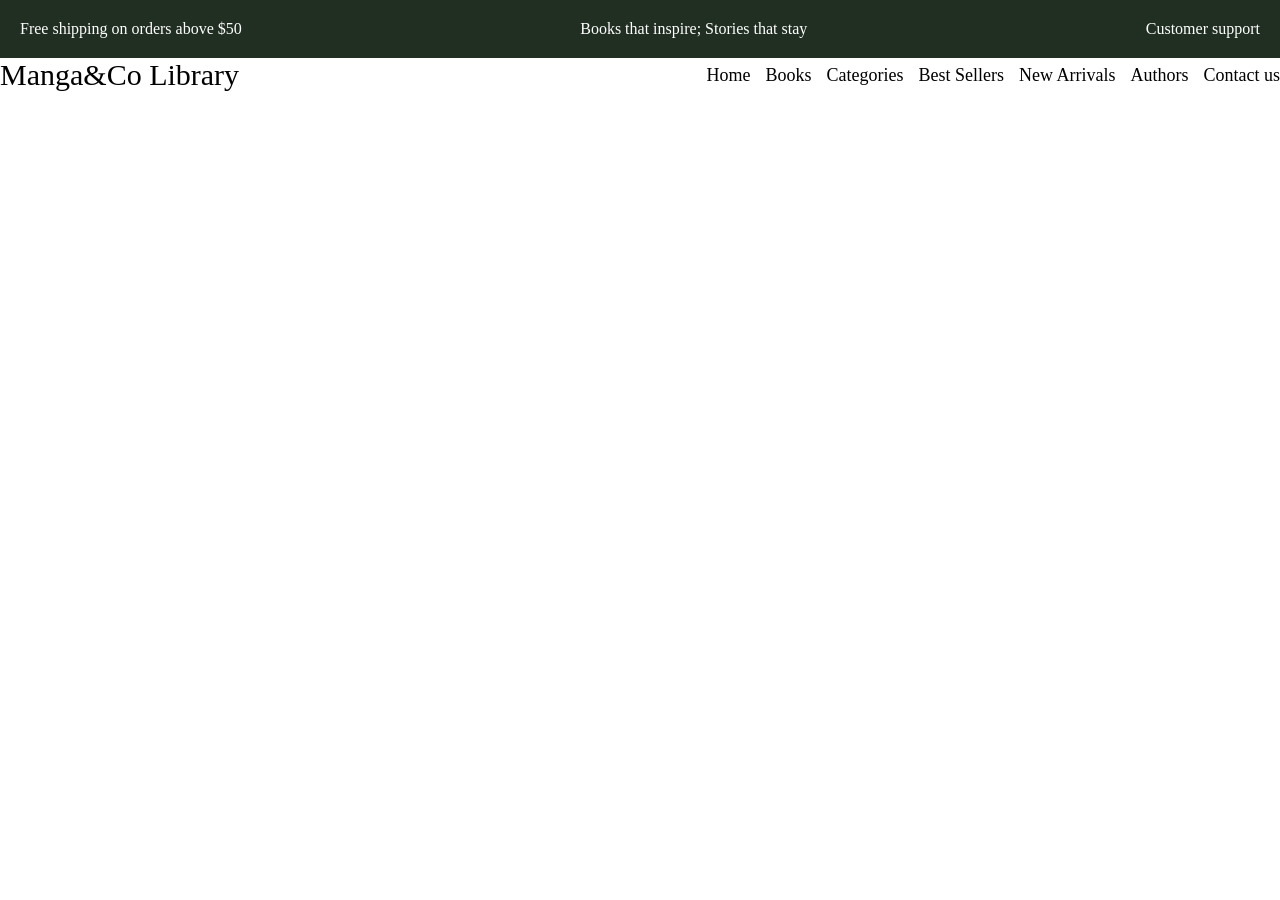
==== index.html @ c9285670 "first commit" ====
<!DOCTYPE html>
<html lang="en">
<head>
    <meta charset="UTF-8">
    <meta name="viewport" content="width=device-width, initial-scale=1.0">
    <title>Manga&Co Library</title>
    <link rel="stylesheet" href="style.css">
</head>
<body>
    <header class="head">
        <p>Free shipping on orders above $50</p>
        <p>Books that inspire; Stories that stay</p>
        <p><a href="#">Customer support</a></p>
    </header>

    <nav class="navbar">
        <div class="logo">
            <a href="#">Manga&Co Library</a>
        </div>
        <ul class="nav-links">
            <li><a href="#">Home</a></li>
            <li><a href="#">Books</a></li>
            <li><a href="#">Categories</a></li>
            <li><a href="#">Best Sellers</a></li>
            <li><a href="#">New Arrivals</a></li>
            <li><a href="#">Authors</a></li>
            <li><a href="#">Contact us</a></li>
        </ul>
    </nav>
</body>
</html>
---- style.css ----
*{
    margin: 0;
    padding: 0;
    box-sizing: border-box;
}

.head{
    display: flex;
    justify-content: space-between;
    align-items: center;
    padding: 20px;
    background-color: #212f22;
    color: white;
}

.head a{
    text-decoration: none;
    color: white;
}

.head a:hover{
    color: red;
}

.navbar{
    display: flex;
    justify-content: space-between;
    align-items: center;
    padding: 20px, 40px;
    background-color: transparent;
}

.logo a{
    color: black;
    text-decoration: none;
    font-size: 30px;
    font-weight: solid;
}

.nav-links{
    display: flex;
    justify-content: space-around;
    align-items: center;
    list-style: none;
    gap: 15px;
}

.nav-links a{
    text-decoration: none;
    color: black;
    font-size: 18px;
}

.navbar a:hover{
    color: red;
}
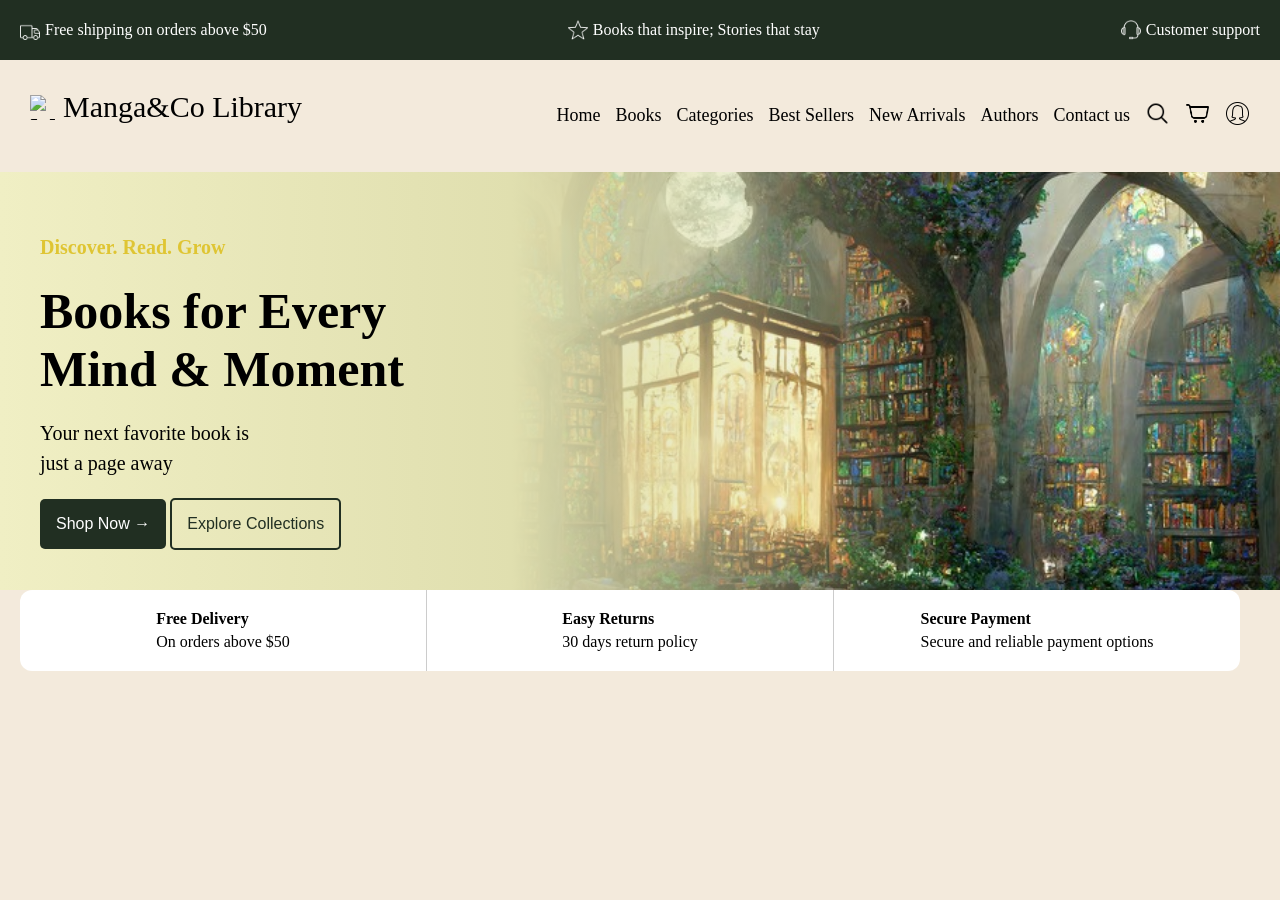
==== commit 11ce8f98: "first commit" ====
--- a/index.html
+++ b/index.html
@@ -8,14 +8,14 @@
 </head>
 <body>
     <header class="head">
-        <p>Free shipping on orders above $50</p>
-        <p>Books that inspire; Stories that stay</p>
-        <p><a href="#">Customer support</a></p>
+        <p><img src="images/delivery-truck.png" alt=""> Free shipping on orders above $50</p>
+        <p><img src="images/star.png" alt=""> Books that inspire; Stories that stay</p>
+        <p><a href="#"><img src="images/customer-service.png" alt=""> Customer support</a></p>
     </header>
 
     <nav class="navbar">
         <div class="logo">
-            <a href="#">Manga&Co Library</a>
+            <a href="#"><img src="images/logo.png" alt="Manga&Co Library Logo">Manga&Co Library</a>
         </div>
         <ul class="nav-links">
             <li><a href="#">Home</a></li>
@@ -25,7 +25,54 @@
             <li><a href="#">New Arrivals</a></li>
             <li><a href="#">Authors</a></li>
             <li><a href="#">Contact us</a></li>
+            <li><a href="#"><img src="images/search.png" alt="Search"></a></li>
+            <li><a href="#"><img src="images/cart.png" alt="Cart"></a></li>
+            <li><a href="#"><img src="images/account.png" alt="User"></a></li>
+
+
         </ul>
     </nav>
+
+    <section class="read">
+        <div>
+            <p class="luffy">Discover. Read. Grow</p>
+            <h1>Books for Every <br> Mind & Moment</h1>
+            <p>Your next favorite book is <br> just a page away</p>
+
+            <button class="flash">Shop Now →</button>
+            <button class="batsy">Explore Collections</button>
+        </div>
+    </section>
+
+    <section class="books">
+        <div class="container">
+            <div class="features">
+                <div class="items">
+                    <div class="icons">
+                        <div class="text">
+                            <h4>Free Delivery</h4>
+                            <p>On orders above $50</p>
+                        </div>
+                    </div>
+                </div>
+                <div class="items">
+                    <div class="icons">
+                        <div class="text">
+                            <h4>Easy Returns</h4>
+                            <p>30 days return policy</p>
+                        </div>
+                    </div>
+                </div>
+                <div class="items">
+                    <div class="icons">
+                        <div class="text">
+                            <h4>Secure Payment</h4>
+                            <p>Secure and reliable payment options</p>
+                        </div>
+                    </div>
+                </div> 
+            </div>     
+        </div>
+    </section>
 </body>
 </html>
--- a/style.css
+++ b/style.css
@@ -1,7 +1,9 @@
+
 *{
     margin: 0;
     padding: 0;
     box-sizing: border-box;
+    overscroll-behavior: none;
 }
 
 .head{
@@ -13,6 +15,18 @@
     color: white;
 }
 
+.head img{
+    filter: invert(1);
+    width: 20px;
+    height: 20px;
+}
+
+.head p, .head a{
+    display: inline-flex;
+    align-items: center;
+    gap: 5px;
+}
+
 .head a{
     text-decoration: none;
     color: white;
@@ -22,12 +36,34 @@
     color: red;
 }
 
+body{
+    font-family: playfair display, serif;
+    background-color: #f3eadc;
+}
+
 .navbar{
     display: flex;
     justify-content: space-between;
     align-items: center;
-    padding: 20px, 40px;
+    padding: 30px;
     background-color: transparent;
+}
+
+.navbar img{
+    width: 30px;
+    height: 30px;
+    background-color: transparent;
+}
+
+.navbar a{
+    display: inline-flex;
+    align-items: center;
+    gap: 8px;
+}
+
+.navbar a img{
+    width: 25px;
+    height: 25px;
 }
 
 .logo a{
@@ -53,4 +89,115 @@
 
 .navbar a:hover{
     color: red;
+}
+
+.luffy{
+    color: rgb(223, 197, 51);
+    font-weight: bold;
+    font-size: 15px;
+}
+
+.flash{
+    padding: 16px;
+    border: none;
+    background-color: #212f22;
+    color: white;
+    cursor: pointer;
+    font-size: 16px;
+    border-radius: 5px;
+}
+
+.flash:hover{
+    background-color: #41804d;
+}
+
+.batsy{
+    padding: 15px;
+    border: 2px solid #212f22;
+    background-color: transparent;
+    color: #212f22;
+    cursor: pointer;
+    font-size: 16px;
+    border-radius: 5px;
+}
+
+.batsy:hover{
+    background-color: #212f22;
+    color: white;
+}
+
+.read{
+    display: flex;
+    justify-content: space-between;
+    align-items: center;
+    padding: 40px;
+
+    background: linear-gradient(to right, #f0efc4 0%, #e0dfaf 40%, rgb(251, 248, 243, 0) 75%),
+    url("images/Fairy\ lib.jpg") no-repeat center right/cover;
+}
+
+.read h1{
+    font-size: 50px;
+    color: black;
+    font-weight: bold;
+}
+
+.read p{
+    font-size: 20px;
+    margin-top: 20px;
+    margin-bottom: 20px;
+    line-height: 1.5;
+}
+
+.features{
+    display: flex;
+    flex-direction: row;
+    width: calc(100% - 40px);
+    max-width: 100%;
+    background-color: white;
+    border-radius: 12px;
+    padding: 8px, 12px;
+    margin: 8px, 0, 0;
+}
+
+.items{
+    display: flex;
+    justify-content: center;
+    align-items: center;
+    gap: 15px;
+    padding: 20px;
+}
+
+.items:not(:last-child){
+    border-right: 1px solid #ccc;
+}
+
+.text h4, .text p{
+    margin: 0;
+}
+
+.container{
+    display: flex;
+    justify-content: space-between;
+    align-items: center;
+    padding-left: 20px;
+    margin: 0px, auto;
+    border-radius: 12px;
+    max-width: none;
+    gap: 0;
+    flex-wrap: wrap;
+}
+
+.items{
+    display: flex;
+    gap: 15px;
+    align-items: center;
+    flex: 1;
+    min-width: 200px;
+}
+
+.text{
+    display: flex;
+    flex-direction: column;
+    gap: 5px;
 }
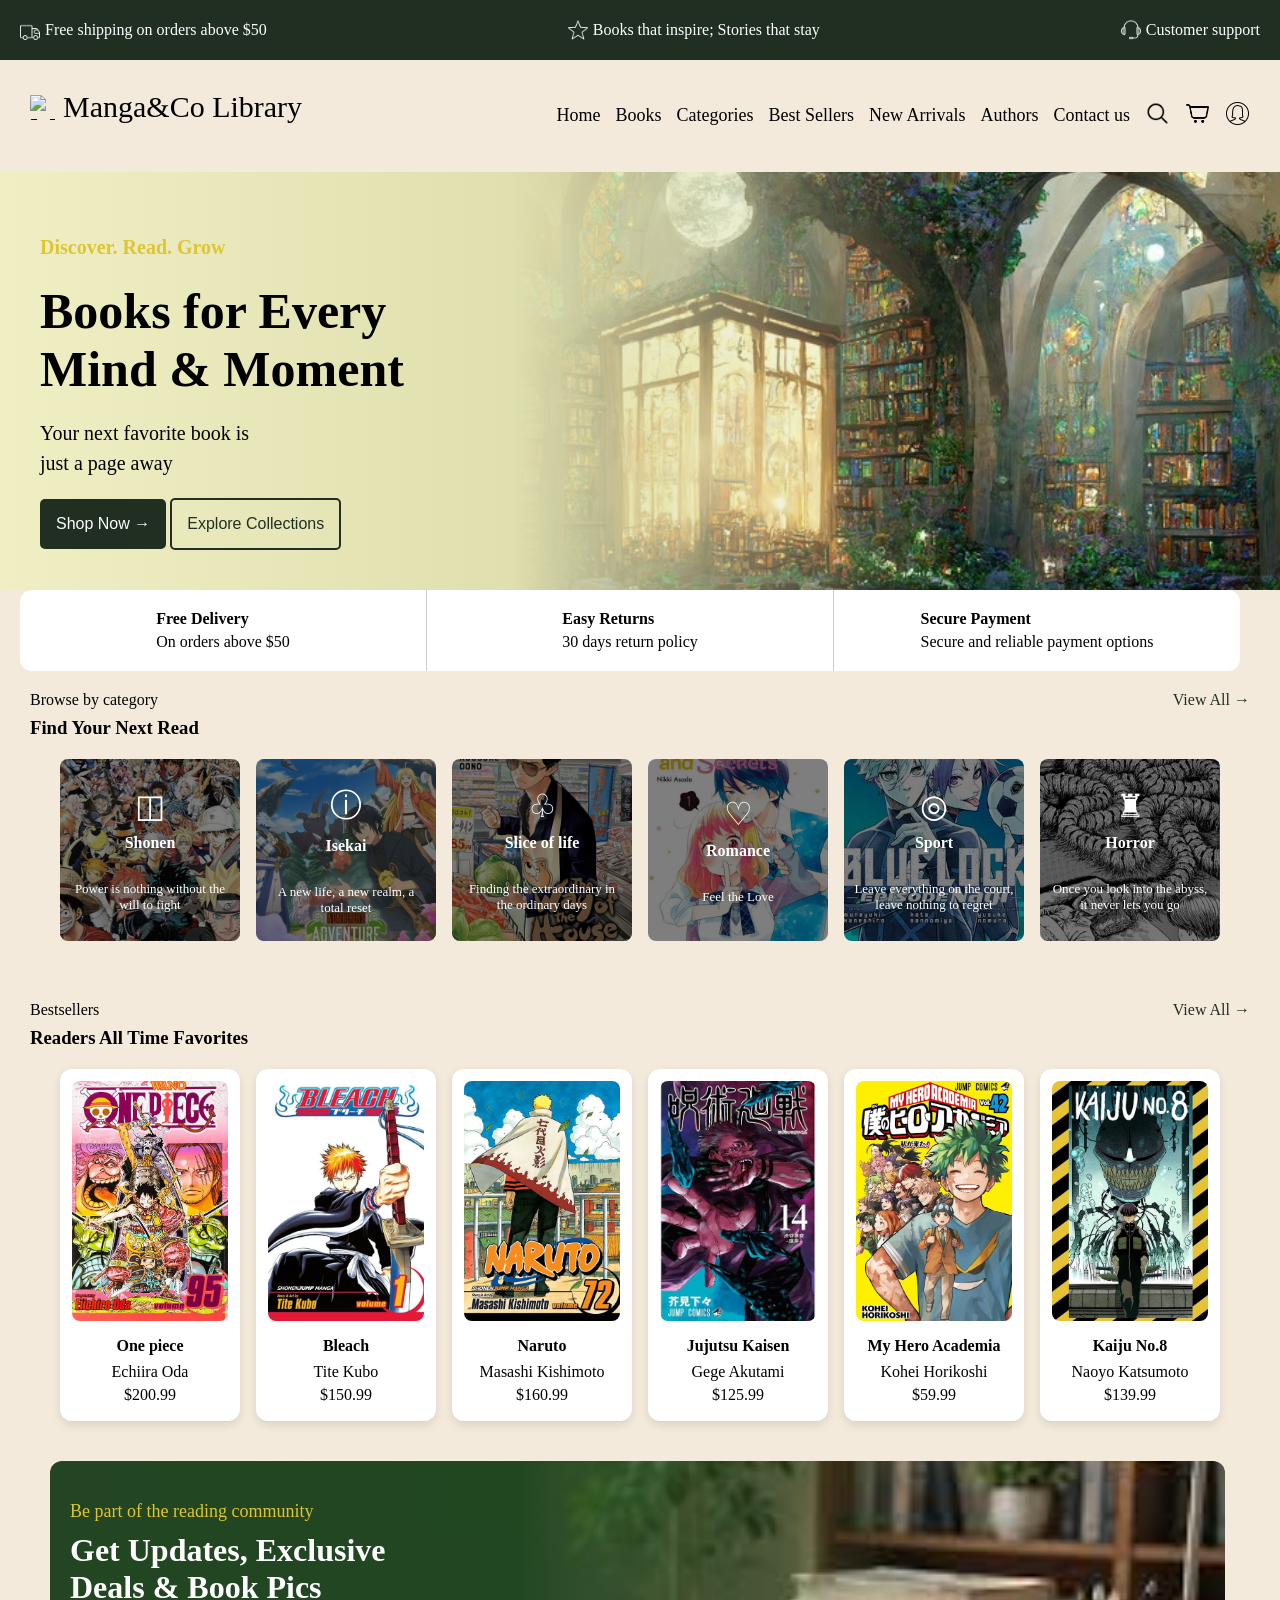
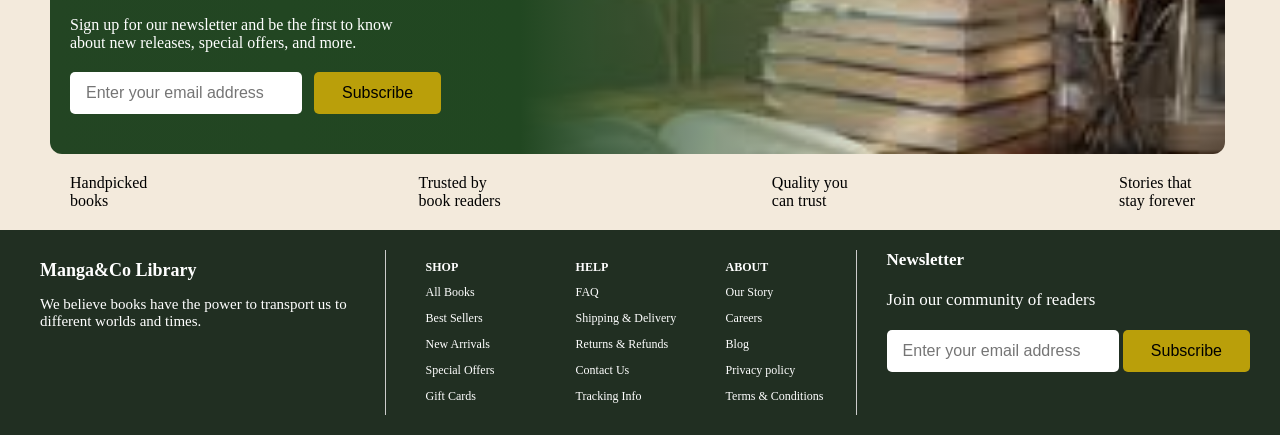
==== commit 60151186: "first commit" ====
--- a/index.html
+++ b/index.html
@@ -74,5 +74,170 @@
             </div>     
         </div>
     </section>
+
+    <section class="covers">
+        <div class="containers">
+            <p>Browse by category</p>
+            <a href="#">View All →</a>
+        </div>
+        <h3>Find Your Next Read</h3>
+        <div class="category-cards">
+            <div class="category-card" style="background-image: url('images/shonen.jpg');">
+                <h4>◫</h4>
+                <h3>Shonen</h3>
+                <p>Power is nothing without the will to fight</p>
+            </div>
+
+            <div class="category-card" style="background-image: url('images/isekai.jpg');">
+                <h4>ⓘ</h4>
+                <h3>Isekai</h3>
+                <p>A new life, a new realm, a total reset</p>
+            </div>
+
+            <div class="category-card" style="background-image: url('images/slice of life.jpg');">
+                <h4>♧</h4>
+                <h3>Slice of life</h3>
+                <p>Finding the extraordinary in the ordinary days</p>
+            </div>
+
+            <div class="category-card" style="background-image: url('images/romance.jpg');">
+                <h4>♡</h4>
+                <h3>Romance</h3>
+                <p>Feel the Love</p>
+            </div>
+
+            <div class="category-card" style="background-image: url('images/sports.jpg');">
+                <h4>◎</h4>
+                <h3>Sport</h3>
+                <p>Leave everything on the court, leave nothing to regret</p>
+            </div>
+
+            <div class="category-card" style="background-image: url('images/horror.jpg');">
+                <h4>♜</h4>
+                <h3>Horror</h3>
+                <p>Once you look into the abyss, it never lets you go</p>
+            </div>
+        </div>
+    </section>
+
+    <section class="covers">
+        <div class="containers">
+            <p>Bestsellers</p>
+            <a href="#">View All →</a>
+        </div>
+        <h3>Readers All Time Favorites</h3>
+        <div class="cards">
+            <div class="card">
+                <img src="images/one piece.jpg" alt="One piece" width="200" height="300">
+                <h4>One piece</h4>
+                <p>Echiira Oda</p>
+                <p>$200.99</p>
+            </div>
+            <div class="card">
+                <img src="images/bleach.jpg" alt="Bleach" width="200" height="300">
+                <h4>Bleach</h4>
+                <p>Tite Kubo</p>
+                <p>$150.99</p>
+            </div>
+            <div class="card">
+                <img src="images/naruto.jpg" alt="Naruto" width="200" height="300">
+                <h4>Naruto</h4>
+                <p>Masashi Kishimoto</p>
+                <p>$160.99</p>
+            </div>
+            <div class="card">
+                <img src="images/jujutsu kaisen.jpg" alt="Jujutsu Kaisen" width="200" height="300">
+                <h4>Jujutsu Kaisen</h4>
+                <p>Gege Akutami</p>
+                <p>$125.99</p>
+            </div>
+            <div class="card">
+                <img src="images/my hero academia.jpg" alt="My Hero Academia" width="200" height="300">
+                <h4>My Hero Academia</h4>
+                <p>Kohei Horikoshi</p>
+                <p>$59.99</p>
+            </div>
+            <div class="card">
+                <img src="images/kaiju.jpg" alt="Kaiju No.8" width="200" height="300">
+                <h4>Kaiju No.8</h4>
+                <p>Naoyo Katsumoto</p>
+                <p>$139.99</p>
+            </div>
+        </div>
+    </section>
+
+    <section class="newsletter">
+        <p class="first">Be part of the reading community</p>
+        <h2>Get Updates, Exclusive <br>Deals & Book Pics</h2>
+        <p class="second">Sign up for our newsletter and be the first to know <br> about new releases, special offers, and more.</p>
+        <form action="#">
+            <input class="slow" type="email" placeholder="Enter your email address">
+            <button class="fast" type="submit">Subscribe</button>
+        </form>
+    </section>
+
+    <section>
+        <div class="finale">
+            <p>Handpicked <br>books</p>
+            <p>Trusted by <br>book readers</p>
+            <p>Quality you <br>can trust</p>
+            <p>Stories that <br>stay forever</p>
+        </div>
+    </section>
+
+    <section class="footer">
+        <div>
+            <div class="footer-content">
+                <div class="it3ms">
+                    <div class="ic0ns">
+                        <div class="t3xt">
+                            <h4>Manga&Co Library</h4>
+                            <p>We believe books have the power to transport us to different worlds and times.</p>
+                        </div>
+                    </div>
+                </div>
+                <div class="it3ms">
+                    <div class="ic0ns">
+                        <div class="t3t">
+                            <h4>SHOP</h4>
+                            <a href="#">All Books</a>
+                            <a href="#">Best Sellers</a>
+                            <a href="#">New Arrivals</a>
+                            <a href="#">Special Offers</a>
+                            <a href="#">Gift Cards</a>
+                        </div>
+                        <div class="t3t">
+                            <h4>HELP</h4>
+                            <a href="#">FAQ</a>
+                            <a href="#">Shipping & Delivery</a>
+                            <a href="#">Returns & Refunds</a>
+                            <a href="#">Contact Us</a>
+                            <a href="#">Tracking Info</a>
+                        </div>
+                        <div class="t3t">
+                            <h4>ABOUT</h4>
+                            <a href="#">Our Story</a>
+                            <a href="#">Careers</a>
+                            <a href="#">Blog</a>
+                            <a href="#">Privacy policy</a>
+                            <a href="#">Terms & Conditions</a>
+                        </div>
+                    </div>
+                </div>
+                <div class="itms">
+                    <div class="icns">
+                        <div class="txt">
+                            <h4>Newsletter</h4>
+                            <p>Join our community of readers</p>
+                            <form action="#">
+                                <input class="slow" type="email" placeholder="Enter your email address">
+                                <button class="fast" type="submit">Subscribe</button>
+                            </form>
+                        </div>
+                    </div>
+                </div> 
+            </div>     
+        </div>
+    </section>
 </body>
 </html>
--- a/style.css
+++ b/style.css
@@ -1,4 +1,3 @@
-
 *{
     margin: 0;
     padding: 0;
@@ -200,4 +199,289 @@
     display: flex;
     flex-direction: column;
     gap: 5px;
+}
+
+.category-cards {
+    display: grid;
+    grid-template-columns: repeat(6, minmax(0, 1fr));
+    gap: 16px;
+    width: calc(100% - 60px);
+    margin: 20px auto 0;
+    padding: 0;
+}
+
+.category-card {
+    display: flex;
+    flex-direction: column;
+    justify-content: center;
+    align-items: center;
+    min-height: 120px;
+    padding: 25px 10px;
+    gap: 9px;
+    color: white;
+    text-align: center;
+    border-radius: 8px;
+    background-position: center;
+    background-size: cover;
+    position: relative;
+    overflow: hidden;
+    cursor: pointer;
+}
+
+
+.category-card::before {
+    content: "";
+    position: absolute;
+    inset: 0;
+    background: rgba(0, 0, 0, 0.5);
+}
+
+.category-card h4, .category-card h3, .category-card p {
+    position: relative;
+    z-index: 1;
+}
+
+.category-card h4 {
+    font-size: 32px;
+    font-weight: normal;
+}
+
+.category-card h3 {
+    font-size: 16px;
+    margin: 0;
+}
+
+.category-card p {
+    font-size: 13px;
+    margin: 0;
+}
+
+.category-card:hover {
+    transform: translateY(-8px);
+    transition: transform 0.3s ease;
+}
+
+.cards {
+    display: grid;
+    grid-template-columns: repeat(6, minmax(0, 1fr));
+    gap: 16px;
+    width: calc(100% - 60px);
+    margin: 0 auto;
+}
+
+.card {
+    min-width: 0;
+    padding: 12px;
+    background-color: white;
+    border-radius: 12px;
+    text-align: center;
+    box-shadow: 0 4px 10px rgba(0, 0, 0, 0.1);
+     cursor: pointer;
+    transition: transform 0.2s ease;
+}
+
+.card:hover {
+    transform: translateY(-8px);
+}
+
+.card:active {
+    transform: translateY(-18px) scale(1.03);
+}
+
+.card img {
+    width: 100%;
+    height: 240px;
+    object-fit: cover;
+    border-radius: 8px;
+    margin-bottom: 12px;
+}
+
+.card h4 {
+    margin-bottom: 8px;
+}
+
+.card p {
+    margin: 5px 0;
+}
+
+.covers {
+    padding: 20px 30px 40px;
+}
+
+.containers {
+    display: flex;
+    justify-content: space-between;
+    align-items: center;
+    width: 100%;
+    margin-bottom: 8px;
+}
+
+.containers p,
+.containers a {
+    margin: 0;
+}
+
+.containers a {
+    color: #212f22;
+    text-decoration: none;
+}
+
+.containers a:hover{
+    color: red;
+}
+
+.covers h3 {
+    margin-bottom: 20px;
+}
+
+.newsletter {
+    background-color: #212f22;
+    color: white;
+    padding: 40px 20px;
+    border-radius: 12px;
+    margin-left: 50px;
+    margin-right: 55px;
+
+    background: linear-gradient(to right, rgb(35, 69, 35) 0%, rgb(33, 71, 33) 40%, rgb(251, 248, 243, 0) 75%),
+    url("images/books.jpg") no-repeat center right/cover;
+}
+
+.first {
+    font-size: 18px;
+    margin-bottom: 10px;
+    color: rgb(223, 197, 51);
+}
+
+.second {
+    font-size: 16px;
+    margin-bottom: 10px;
+}
+
+.newsletter h2 {
+    font-size: 32px;
+    margin-bottom: 10px;
+}
+
+.newsletter form {
+    display: flex;
+    gap: 12px;
+    margin-top: 20px;
+    width: min(760px, 100%);
+}
+
+.slow {
+    padding: 12px 16px;
+    border: none;
+    border-radius: 5px;
+    font-size: 16px;
+    min-width: 0;
+}
+
+.fast {
+    padding: 12px 28px;
+    border: none;
+    background-color: rgb(186, 159, 10);
+    color: black;
+    cursor: pointer;
+    font-size: 16px;
+    border-radius: 5px;
+    white-space: nowrap;
+}
+
+.fast:hover {
+    background-color: rgb(0, 0, 0);
+    color: white;
+}
+
+.finale{
+    display: flex;
+    justify-content: space-between;
+    align-items: center;
+    padding: 20px;
+    color: black;
+    margin-left: 50px;
+    margin-right: 65px;
+}
+
+.footer-content{
+    display: flex;
+    flex-direction: row;
+    background-color: #212f22;
+    color: white;
+    gap: 30px;
+    padding: 20px 30px;
+}
+
+.it3ms{
+    display: flex;
+    justify-content: center;
+    align-items: flex-start;
+    gap: 15px;
+    padding: 10px;
+    min-width: 200px;
+}
+
+.footer-content .it3ms:first-child {
+    flex: 1;
+}
+
+.it3ms:not(:last-child){
+    border-right: 1px solid #ccc;
+}
+
+.t3xt h4, .t3xt p{
+    margin-bottom: 10px;
+}
+
+.t3xt{
+    display: flex;
+    flex-direction: column;
+    gap: 5px;
+    font-size: 15px;
+}
+
+.t3xt h4 {
+    font-size: 1.2em;
+}
+
+.t3t h4, .t3t p{
+    margin: 0;
+}
+
+.t3t{
+    display: inline-flex;
+    flex-direction: column;
+    justify-content: space-between;
+    font-size: 12px;
+    gap: 8px;
+    min-width: 120px;
+}
+
+.t3t a{
+    text-decoration: none;
+    color: white;
+    line-height: 1.5;
+}
+
+.ic0ns{
+    display: flex;
+    gap: 30px;
+    align-items: flex-start;
+}
+
+.t3t a:hover{
+    color: red;
+}
+
+.txt{
+    display: inline-flex;
+    flex-direction: column;
+    justify-content: space-between;
+    font-size: 17px;
+    gap: 5px;
+    min-width: 100px;
+}
+
+.txt h4, .txt p{
+    margin-bottom: 15px;
 }
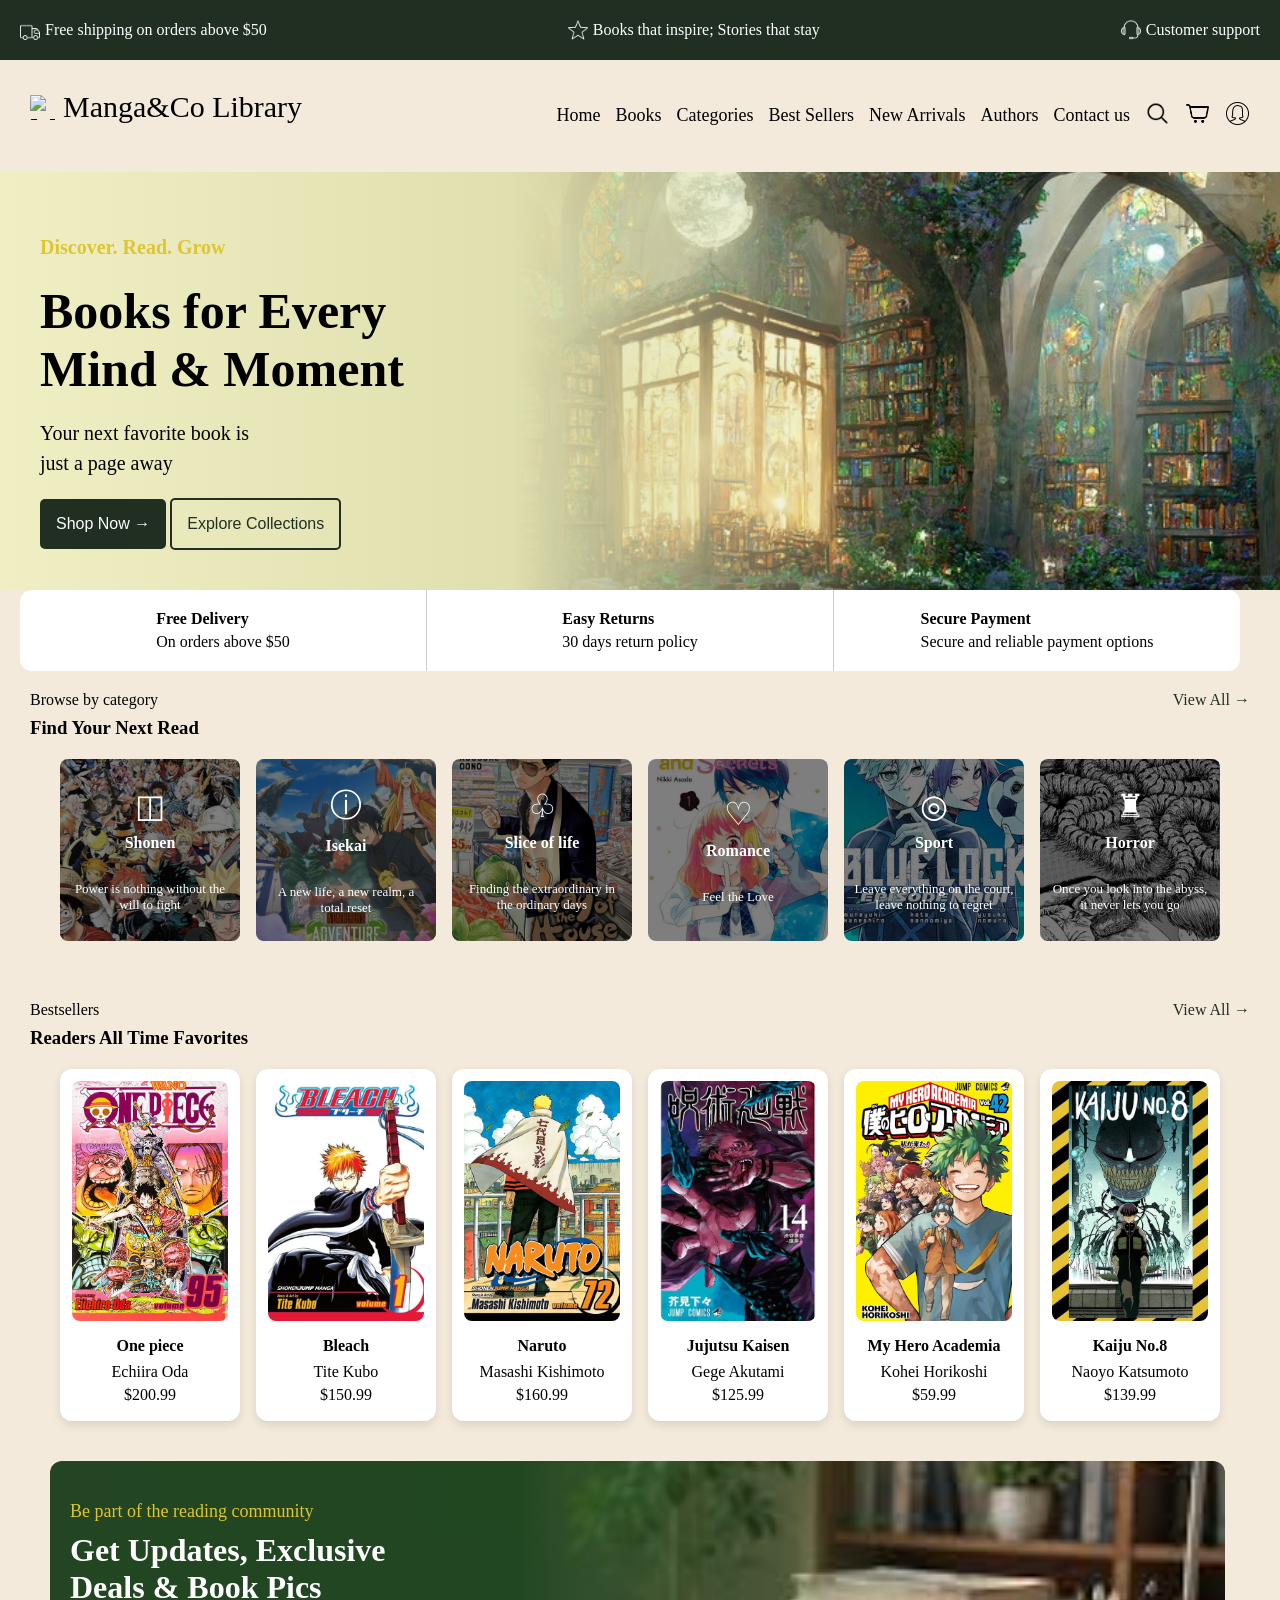
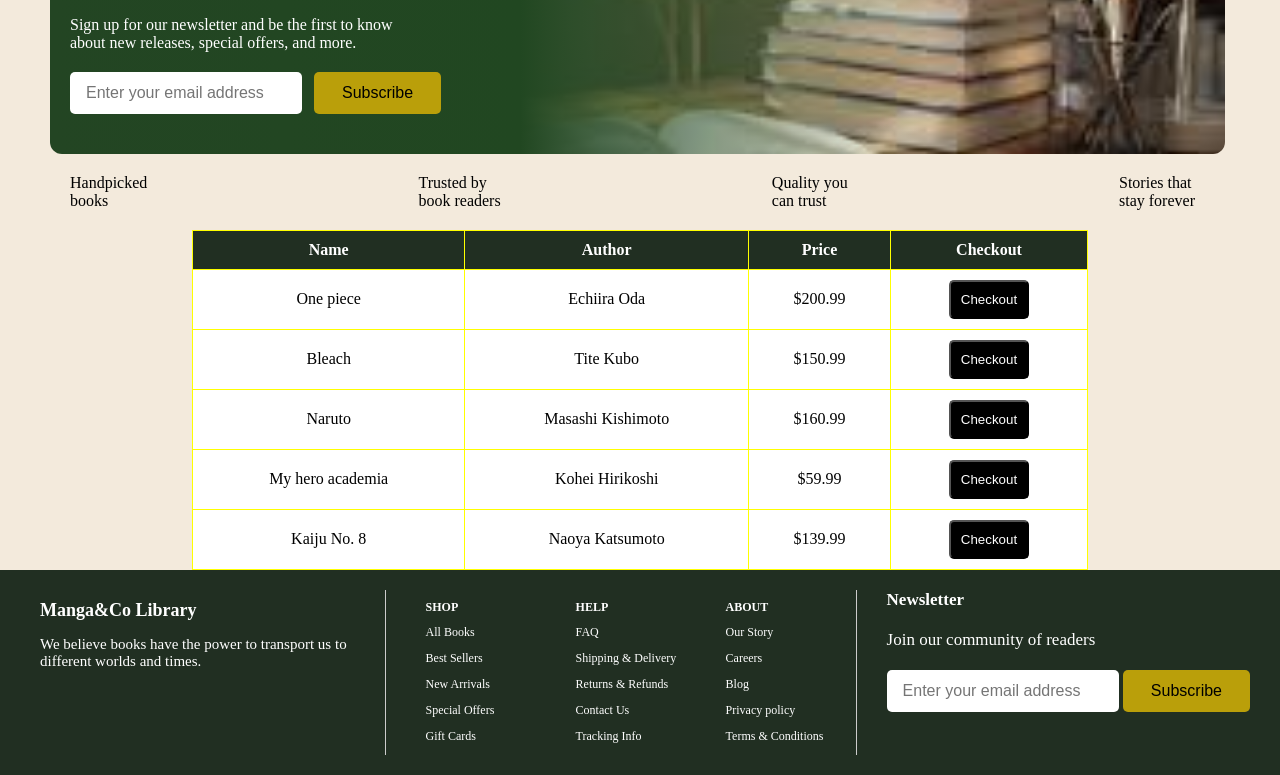
==== commit 195b9a12: "first commit" ====
--- a/index.html
+++ b/index.html
@@ -39,8 +39,8 @@
             <h1>Books for Every <br> Mind & Moment</h1>
             <p>Your next favorite book is <br> just a page away</p>
 
-            <button class="flash">Shop Now →</button>
-            <button class="batsy">Explore Collections</button>
+            <button onclick = "login()" class="flash">Shop Now →</button>
+            <button onclick = "alert('Explore Collections clicked!')" class="batsy">Explore Collections</button>
         </div>
     </section>
 
@@ -150,6 +150,7 @@
                 <h4>Jujutsu Kaisen</h4>
                 <p>Gege Akutami</p>
                 <p>$125.99</p>
+                <!--FUCK YOU GEGE-->
             </div>
             <div class="card">
                 <img src="images/my hero academia.jpg" alt="My Hero Academia" width="200" height="300">
@@ -183,6 +184,47 @@
             <p>Quality you <br>can trust</p>
             <p>Stories that <br>stay forever</p>
         </div>
+    </section>
+
+    <section>
+        <table border="1">
+            <tr>
+                <th>Name</th>
+                <th>Author</th>
+                <th>Price</th>
+                <th>Checkout</th>
+            </tr>
+            <tr>
+                <td>One piece</td>
+                <td>Echiira Oda</td>
+                <td>$200.99</td>
+                <td><button class="butt">Checkout</button></td>
+            </tr>
+            <tr>
+                <td>Bleach</td>
+                <td>Tite Kubo</td>
+                <td>$150.99</td>
+                <td><button class="butt">Checkout</button></td>
+            </tr>
+            <tr>
+                <td>Naruto</td>
+                <td>Masashi Kishimoto</td>
+                <td>$160.99</td>
+                <td><button class="butt">Checkout</button></td>
+            </tr>
+            <tr>
+                <td>My hero academia</td>
+                <td>Kohei Hirikoshi</td>
+                <td>$59.99</td>
+                <td><button class="butt">Checkout</button></td>
+            </tr>
+            <tr>
+                <td>Kaiju No. 8</td>
+                <td>Naoya Katsumoto</td>
+                <td>$139.99</td>
+                <td><button class="butt">Checkout</button></td>
+            </tr>
+        </table>
     </section>
 
     <section class="footer">
@@ -239,5 +281,6 @@
             </div>     
         </div>
     </section>
+    <script src = "script.js"></script>
 </body>
 </html>
--- a/style.css
+++ b/style.css
@@ -38,6 +38,10 @@
 body{
     font-family: playfair display, serif;
     background-color: #f3eadc;
+    /*background-image: url(images/books.jpg);
+    background-attachment: fixed;
+    background-repeat: no-repeat;
+    background-position: center;*/
 }
 
 .navbar{
@@ -276,7 +280,7 @@
     border-radius: 12px;
     text-align: center;
     box-shadow: 0 4px 10px rgba(0, 0, 0, 0.1);
-     cursor: pointer;
+    cursor: pointer;
     transition: transform 0.2s ease;
 }
 
@@ -484,4 +488,39 @@
 
 .txt h4, .txt p{
     margin-bottom: 15px;
+}
+
+table{
+    padding: 20px;
+    border-collapse: collapse;
+    margin: auto;
+    width: 70%;
+}
+
+td{
+    background-color: white;
+}
+
+th{
+    background-color: #212f22;
+    color: white;
+}
+
+td, th{
+    padding: 10px;
+    border: 1px solid yellow;
+    text-align: center;
+}
+
+.butt{
+    padding: 10px;
+    background-color: black;
+    color: white;
+    cursor: pointer;
+    border-radius: 5px;
+}
+
+.butt:hover{
+    background-color: white;
+    color: black;
 }
